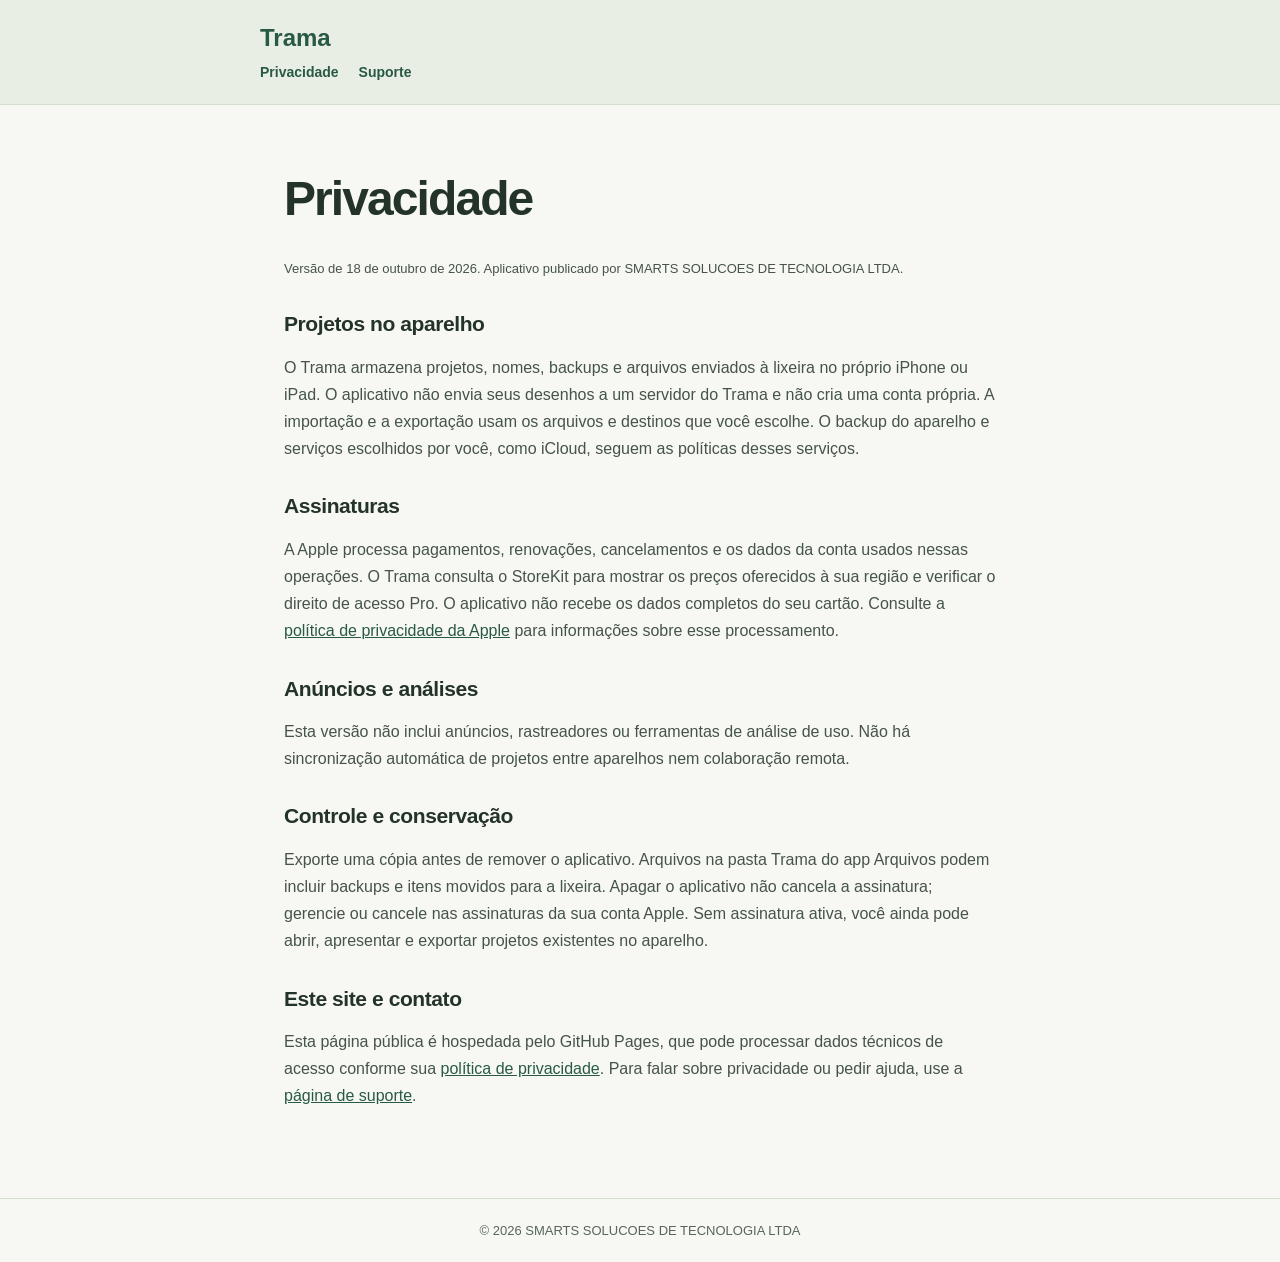
==== privacy.html @ 58a60c41 "Publish Trama privacy and support pages" ====
<!doctype html><html lang="pt-BR"><head><meta charset="utf-8"><meta name="viewport" content="width=device-width,initial-scale=1"><title>Privacidade · Trama</title><link rel="stylesheet" href="style.css"></head><body>
<header><a href="index.html">Trama</a><nav><a href="privacy.html">Privacidade</a><a href="support.html">Suporte</a></nav></header>
<main><h1>Privacidade</h1><p class="small">Versão de 18 de outubro de 2026. Aplicativo publicado por SMARTS SOLUCOES DE TECNOLOGIA LTDA.</p>
<h2>Projetos no aparelho</h2><p>O Trama armazena projetos, nomes, backups e arquivos enviados à lixeira no próprio iPhone ou iPad. O aplicativo não envia seus desenhos a um servidor do Trama e não cria uma conta própria. A importação e a exportação usam os arquivos e destinos que você escolhe. O backup do aparelho e serviços escolhidos por você, como iCloud, seguem as políticas desses serviços.</p>
<h2>Assinaturas</h2><p>A Apple processa pagamentos, renovações, cancelamentos e os dados da conta usados nessas operações. O Trama consulta o StoreKit para mostrar os preços oferecidos à sua região e verificar o direito de acesso Pro. O aplicativo não recebe os dados completos do seu cartão. Consulte a <a href="https://www.apple.com/legal/privacy/">política de privacidade da Apple</a> para informações sobre esse processamento.</p>
<h2>Anúncios e análises</h2><p>Esta versão não inclui anúncios, rastreadores ou ferramentas de análise de uso. Não há sincronização automática de projetos entre aparelhos nem colaboração remota.</p>
<h2>Controle e conservação</h2><p>Exporte uma cópia antes de remover o aplicativo. Arquivos na pasta Trama do app Arquivos podem incluir backups e itens movidos para a lixeira. Apagar o aplicativo não cancela a assinatura; gerencie ou cancele nas assinaturas da sua conta Apple. Sem assinatura ativa, você ainda pode abrir, apresentar e exportar projetos existentes no aparelho.</p>
<h2>Este site e contato</h2><p>Esta página pública é hospedada pelo GitHub Pages, que pode processar dados técnicos de acesso conforme sua <a href="https://docs.github.com/en/site-policy/privacy-policies/github-general-privacy-statement">política de privacidade</a>. Para falar sobre privacidade ou pedir ajuda, use a <a href="support.html">página de suporte</a>.</p></main>
<footer>© 2026 SMARTS SOLUCOES DE TECNOLOGIA LTDA</footer></body></html>
---- style.css ----
:root{font-family:Inter,-apple-system,BlinkMacSystemFont,"Segoe UI",sans-serif;color:#243329;background:#f7f8f4}
*{box-sizing:border-box}body{margin:0}header{background:#e8eee3;border-bottom:1px solid #d4dfd0;padding:24px max(24px,calc((100vw - 760px)/2))}header a{font-weight:700;color:#285a43;text-decoration:none;font-size:24px}nav{margin-top:12px;display:flex;gap:20px;flex-wrap:wrap}nav a{font-size:14px}main{max-width:760px;margin:0 auto;padding:36px 24px 72px}h1{font-size:clamp(34px,5vw,48px);letter-spacing:-.04em;line-height:1.1}h2{margin-top:32px;font-size:21px;letter-spacing:-.02em}p,li{font-size:16px;line-height:1.7;color:#45534a}a{color:#285a43}a:focus-visible{outline:3px solid #76a98d;outline-offset:3px}.cta{display:inline-block;background:#285a43;color:white;padding:13px 18px;border-radius:9px;text-decoration:none;font-weight:600}.small{font-size:13px}footer{border-top:1px solid #d4dfd0;padding:24px;text-align:center;font-size:13px;color:#57655a}
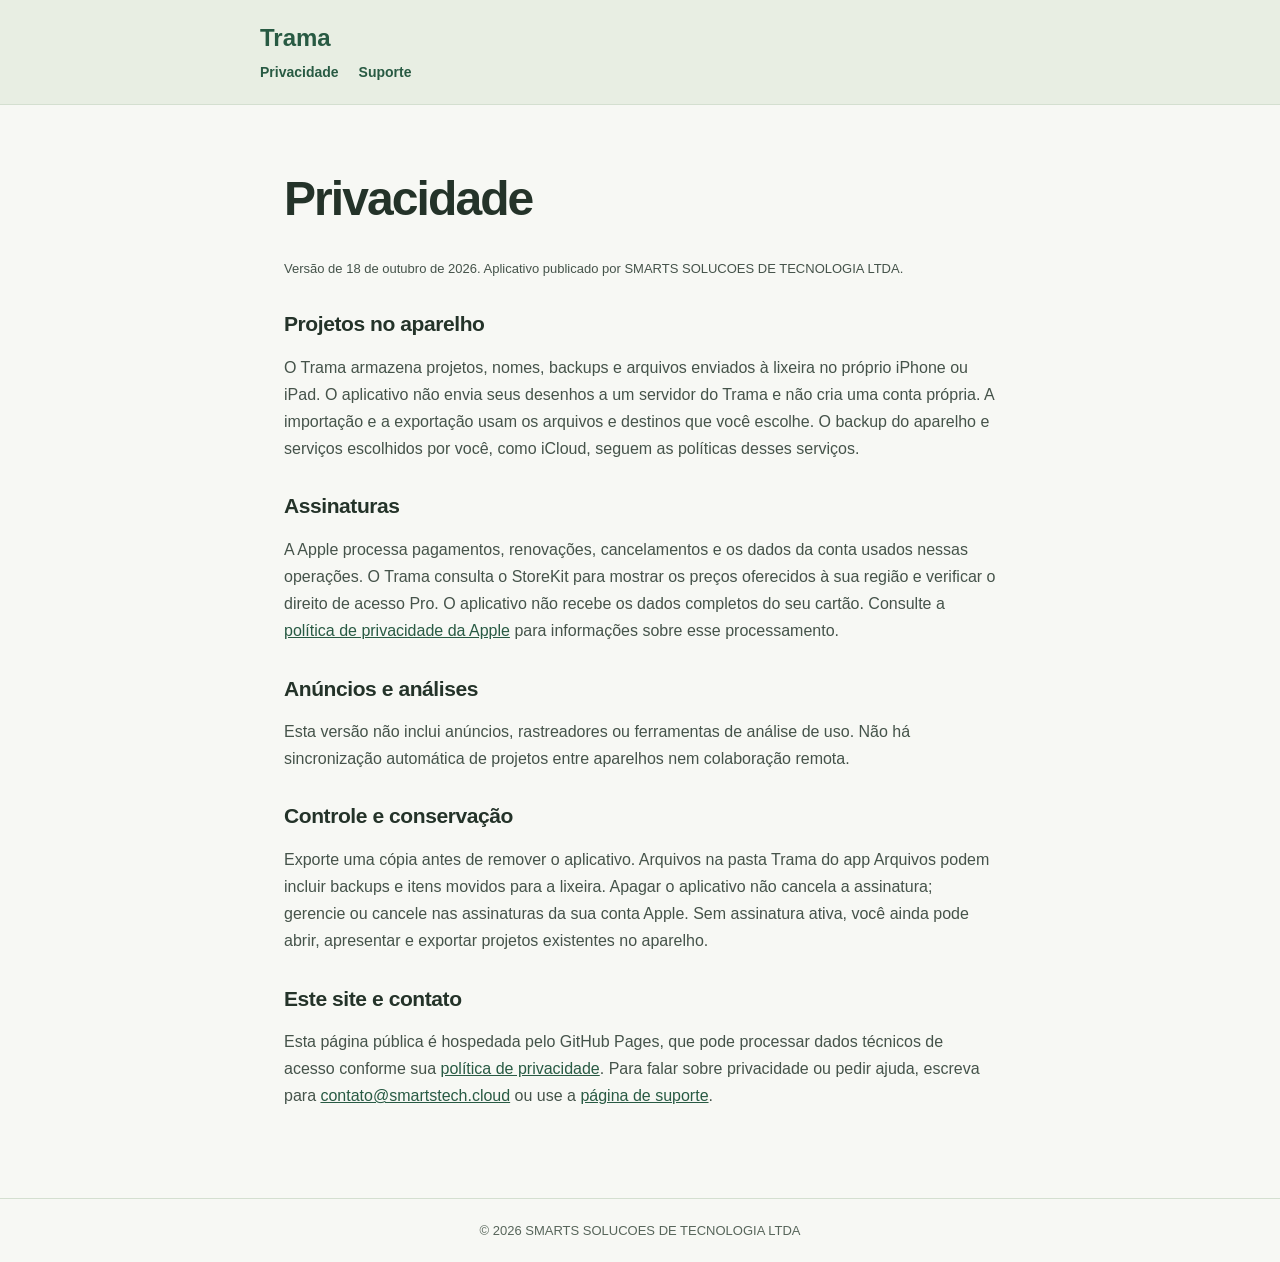
==== commit 11f043ff: "Add Smarts support contact to public pages" ====
--- a/privacy.html
+++ b/privacy.html
@@ -5,5 +5,5 @@
 <h2>Assinaturas</h2><p>A Apple processa pagamentos, renovações, cancelamentos e os dados da conta usados nessas operações. O Trama consulta o StoreKit para mostrar os preços oferecidos à sua região e verificar o direito de acesso Pro. O aplicativo não recebe os dados completos do seu cartão. Consulte a <a href="https://www.apple.com/legal/privacy/">política de privacidade da Apple</a> para informações sobre esse processamento.</p>
 <h2>Anúncios e análises</h2><p>Esta versão não inclui anúncios, rastreadores ou ferramentas de análise de uso. Não há sincronização automática de projetos entre aparelhos nem colaboração remota.</p>
 <h2>Controle e conservação</h2><p>Exporte uma cópia antes de remover o aplicativo. Arquivos na pasta Trama do app Arquivos podem incluir backups e itens movidos para a lixeira. Apagar o aplicativo não cancela a assinatura; gerencie ou cancele nas assinaturas da sua conta Apple. Sem assinatura ativa, você ainda pode abrir, apresentar e exportar projetos existentes no aparelho.</p>
-<h2>Este site e contato</h2><p>Esta página pública é hospedada pelo GitHub Pages, que pode processar dados técnicos de acesso conforme sua <a href="https://docs.github.com/en/site-policy/privacy-policies/github-general-privacy-statement">política de privacidade</a>. Para falar sobre privacidade ou pedir ajuda, use a <a href="support.html">página de suporte</a>.</p></main>
+<h2>Este site e contato</h2><p>Esta página pública é hospedada pelo GitHub Pages, que pode processar dados técnicos de acesso conforme sua <a href="https://docs.github.com/en/site-policy/privacy-policies/github-general-privacy-statement">política de privacidade</a>. Para falar sobre privacidade ou pedir ajuda, escreva para <a href="mailto:contato@smartstech.cloud">contato@smartstech.cloud</a> ou use a <a href="support.html">página de suporte</a>.</p></main>
 <footer>© 2026 SMARTS SOLUCOES DE TECNOLOGIA LTDA</footer></body></html>
